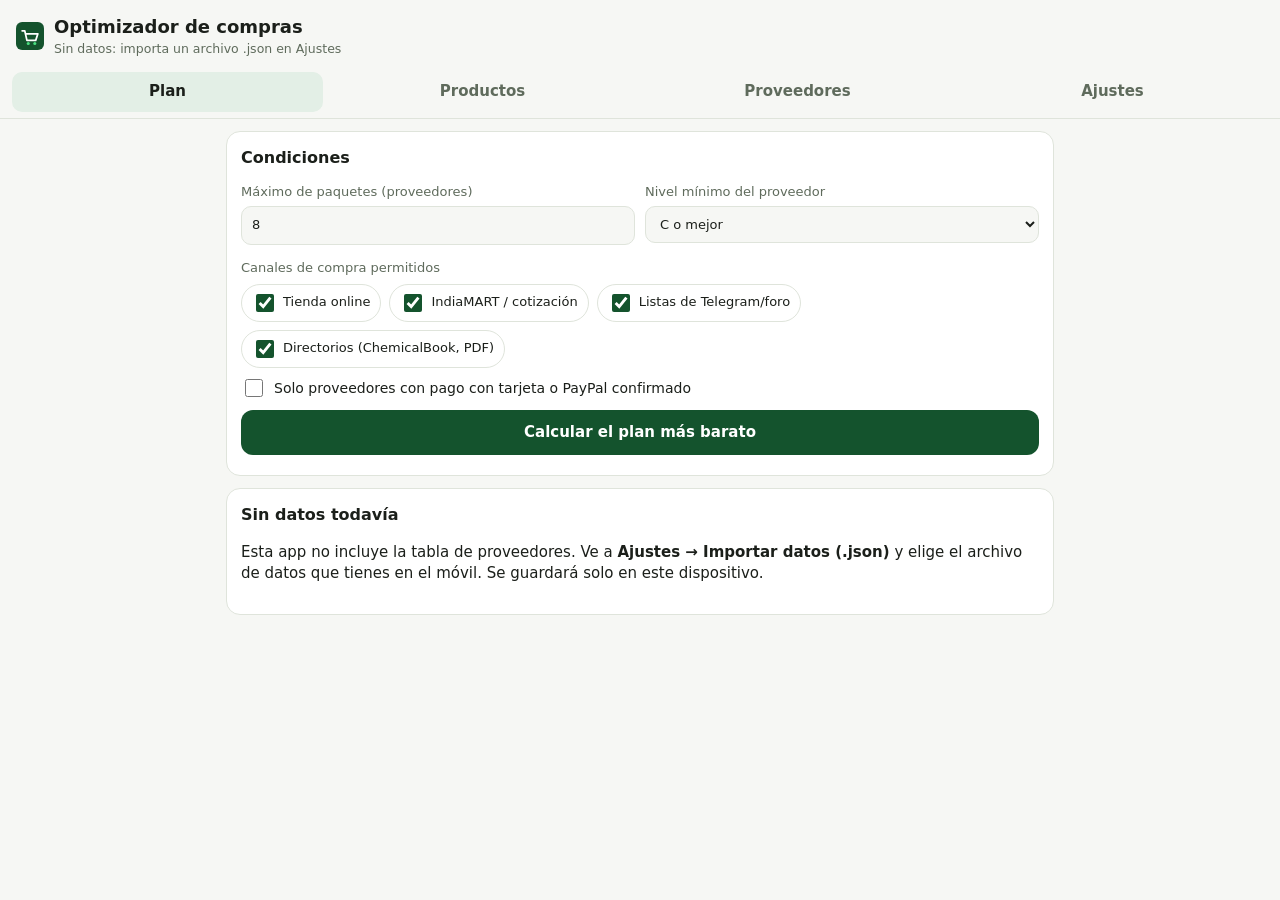
==== ffanomevxi/index.html @ 189455de "Mover la app a una ruta no predecible Co-Authored-By: Claude Opus 5.5 <noreply@anthropic.com> Claude" ====
<!doctype html>
<html lang="es">
<head>
<meta charset="utf-8">
<meta name="viewport" content="width=device-width, initial-scale=1, viewport-fit=cover">
<meta name="robots" content="noindex, nofollow">
<meta name="theme-color" content="#14532d">
<title>Optimizador de compras</title>
<link rel="manifest" href="manifest.webmanifest">
<link rel="icon" href="icon.svg" type="image/svg+xml">
<link rel="apple-touch-icon" href="icon-192.png">
<link rel="stylesheet" href="styles.css">
</head>
<body>
<header class="top">
  <div class="brand">
    <img src="icon.svg" alt="" width="28" height="28">
    <div>
      <h1>Optimizador de compras</h1>
      <p class="sub" id="dataInfo">Cargando datos…</p>
    </div>
  </div>
</header>

<nav class="tabs" role="tablist">
  <button role="tab" data-tab="plan" aria-selected="true">Plan</button>
  <button role="tab" data-tab="productos">Productos</button>
  <button role="tab" data-tab="proveedores">Proveedores</button>
  <button role="tab" data-tab="ajustes">Ajustes</button>
</nav>

<main>
  <!-- PLAN -->
  <section id="tab-plan" class="tab active">
    <div class="card">
      <h2>Condiciones</h2>
      <div class="grid2">
        <label>Máximo de paquetes (proveedores)
          <input type="number" id="maxPkg" min="1" max="10" value="8">
        </label>
        <label>Nivel mínimo del proveedor
          <select id="minLevel">
            <option value="D">Cualquiera (incluye D)</option>
            <option value="C" selected>C o mejor</option>
            <option value="B">B o mejor</option>
            <option value="A">Solo A</option>
          </select>
        </label>
      </div>
      <fieldset class="chips">
        <legend>Canales de compra permitidos</legend>
        <label><input type="checkbox" class="chan" value="online" checked> Tienda online</label>
        <label><input type="checkbox" class="chan" value="b2b" checked> IndiaMART / cotización</label>
        <label><input type="checkbox" class="chan" value="telegram" checked> Listas de Telegram/foro</label>
        <label><input type="checkbox" class="chan" value="directorio" checked> Directorios (ChemicalBook, PDF)</label>
      </fieldset>
      <label class="inline"><input type="checkbox" id="onlyCard"> Solo proveedores con pago con tarjeta o PayPal confirmado</label>
      <button class="primary" id="btnCalc">Calcular el plan más barato</button>
      <p class="hint" id="calcInfo"></p>
    </div>
    <div id="results"></div>
  </section>

  <!-- PRODUCTOS -->
  <section id="tab-productos" class="tab">
    <div class="card">
      <h2>Productos</h2>
      <p class="hint">Activa los productos que quieres comprar, ajusta la cantidad (en lotes del objetivo) y elige qué ofertas se tienen en cuenta. Puedes editar precios y añadir ofertas nuevas.</p>
      <div class="row">
        <button id="allOn" class="ghost">Activar todos</button>
        <button id="allOff" class="ghost">Desactivar todos</button>
      </div>
    </div>
    <div id="productList"></div>
  </section>

  <!-- PROVEEDORES -->
  <section id="tab-proveedores" class="tab">
    <div class="card">
      <h2>Proveedores</h2>
      <p class="hint">El envío vacío significa «desconocido»: se usa la estimación y el plan lo marca. Envío gratis y pedido mínimo se comparan con el subtotal tras el cupón.</p>
      <button id="addVendor" class="ghost">+ Añadir proveedor</button>
    </div>
    <div id="vendorList"></div>
  </section>

  <!-- AJUSTES -->
  <section id="tab-ajustes" class="tab">
    <div class="card">
      <h2>Tipos de cambio</h2>
      <p class="hint">Unidades de cada divisa por 1 € (BCE). Se aplican a todas las ofertas.</p>
      <div class="grid2">
        <label>USD por € <input type="number" step="0.0001" id="fxUSD"></label>
        <label>INR por € <input type="number" step="0.0001" id="fxINR"></label>
      </div>
    </div>
    <div class="card">
      <h2>Datos</h2>
      <p class="hint">Los cambios se guardan en este dispositivo. Exporta una copia para pasarla a otro dispositivo o guardarla.</p>
      <div class="row wrap">
        <button id="btnExport" class="ghost">Exportar datos (.json)</button>
        <label class="ghost filebtn">Importar datos (.json)<input type="file" id="fileImport" accept="application/json,.json" hidden></label>
        <button id="btnReset" class="danger">Restaurar datos de la tabla</button>
      </div>
      <p class="hint" id="excludedInfo"></p>
    </div>
    <div class="card warn">
      <h2>Avisos</h2>
      <ul>
        <li>Ningún proveedor está verificado (nivel C). Los precios de IndiaMART son domésticos y orientativos: hay que pedir cotización con envío.</li>
        <li>Los envíos «estimados» son supuestos editables, no datos del vendedor.</li>
        <li>Las tabletas son medicamentos con receta en la UE; un envío a un particular puede ser retenido en aduana. Los péptidos y SARM son productos de investigación, no medicamentos autorizados.</li>
      </ul>
    </div>
  </section>
</main>

<div id="toast" role="status" aria-live="polite"></div>
<script src="app.js"></script>
</body>
</html>
---- ffanomevxi/styles.css ----
:root{
  --bg:#f6f7f4; --card:#ffffff; --ink:#1b1f1a; --muted:#5f6b5c; --line:#dfe4db;
  --accent:#14532d; --accent-ink:#ffffff; --accent-soft:#e3efe6;
  --warn:#8a5a00; --warn-bg:#fff6e0; --danger:#a1271b; --danger-bg:#fdecea;
  --good:#1d6b39; --radius:14px;
}
@media (prefers-color-scheme: dark){
  :root{
    --bg:#121512; --card:#1b201b; --ink:#e8ede6; --muted:#a3ae9f; --line:#2e362d;
    --accent:#4ade80; --accent-ink:#0b1a10; --accent-soft:#1f3326;
    --warn:#f5c26b; --warn-bg:#2d2412; --danger:#ff8a7a; --danger-bg:#3a1c18; --good:#6ee7a0;
  }
}
*{box-sizing:border-box}
html,body{margin:0;background:var(--bg);color:var(--ink);font:15px/1.45 system-ui,-apple-system,"Segoe UI",Roboto,sans-serif}
body{padding-bottom:env(safe-area-inset-bottom)}
.top{padding:14px 16px 8px;padding-top:max(14px,env(safe-area-inset-top))}
.brand{display:flex;gap:10px;align-items:center}
h1{font-size:18px;margin:0}
h2{font-size:16px;margin:0 0 8px}
h3{font-size:15px;margin:0}
.sub{margin:0;color:var(--muted);font-size:12.5px}
.tabs{position:sticky;top:0;z-index:5;display:flex;gap:4px;padding:6px 12px;background:var(--bg);border-bottom:1px solid var(--line);overflow-x:auto}
.tabs button{flex:1;min-width:max-content;border:0;background:transparent;color:var(--muted);padding:9px 10px;border-radius:10px;font:inherit;font-weight:600;cursor:pointer}
.tabs button[aria-selected="true"]{background:var(--accent-soft);color:var(--ink)}
main{max-width:860px;margin:0 auto;padding:12px 16px 40px}
.tab{display:none}.tab.active{display:block}
.card{background:var(--card);border:1px solid var(--line);border-radius:var(--radius);padding:14px;margin:0 0 12px}
.card.warn{background:var(--warn-bg);border-color:transparent}
.card.warn ul{margin:0;padding-left:18px}
.hint{color:var(--muted);font-size:13px;margin:6px 0}
label{display:block;font-size:13px;color:var(--muted);margin:6px 0}
label.inline{display:flex;gap:8px;align-items:center;color:var(--ink);font-size:14px}
input[type=number],input[type=text],input[type=url],select,textarea{width:100%;margin-top:4px;padding:9px 10px;border:1px solid var(--line);border-radius:10px;background:var(--bg);color:var(--ink);font:inherit}
input[type=checkbox]{width:18px;height:18px;accent-color:var(--accent)}
.grid2{display:grid;grid-template-columns:1fr 1fr;gap:10px}
.grid3{display:grid;grid-template-columns:repeat(3,1fr);gap:10px}
@media (max-width:560px){.grid3{grid-template-columns:1fr 1fr}}
@media (max-width:380px){.grid2,.grid3{grid-template-columns:1fr}}
fieldset.chips{border:0;padding:0;margin:8px 0;display:flex;flex-wrap:wrap;gap:8px}
fieldset.chips legend{font-size:13px;color:var(--muted);margin-bottom:6px;padding:0}
fieldset.chips label{display:flex;gap:6px;align-items:center;margin:0;padding:6px 10px;border:1px solid var(--line);border-radius:999px;color:var(--ink);font-size:13px}
button{font:inherit;cursor:pointer}
.primary{display:block;width:100%;margin-top:10px;padding:12px;border:0;border-radius:12px;background:var(--accent);color:var(--accent-ink);font-weight:700}
.ghost,.filebtn{padding:8px 12px;border:1px solid var(--line);border-radius:10px;background:transparent;color:var(--ink);font-size:14px;display:inline-block;margin:0}
.danger{padding:8px 12px;border:1px solid transparent;border-radius:10px;background:var(--danger-bg);color:var(--danger);font-size:14px}
.row{display:flex;gap:8px;align-items:center}.row.wrap{flex-wrap:wrap}
.total{font-size:26px;font-weight:800;margin:2px 0}
.kpis{display:grid;grid-template-columns:repeat(4,1fr);gap:8px;margin:10px 0}
@media (max-width:560px){.kpis{grid-template-columns:1fr 1fr}}
.kpi{background:var(--bg);border-radius:10px;padding:8px 10px}
.kpi b{display:block;font-size:16px}.kpi span{font-size:12px;color:var(--muted)}
.vendor-order{border-top:1px solid var(--line);padding-top:10px;margin-top:10px}
.vendor-order header{display:flex;justify-content:space-between;gap:8px;align-items:baseline}
.lines{width:100%;border-collapse:collapse;margin-top:6px;font-size:13.5px}
.lines td{padding:5px 0;border-bottom:1px dashed var(--line);vertical-align:top}
.lines td.num{text-align:right;white-space:nowrap;padding-left:8px}
.tag{display:inline-block;font-size:11.5px;padding:2px 7px;border-radius:999px;background:var(--accent-soft);color:var(--ink);margin:2px 4px 2px 0}
.tag.warn{background:var(--warn-bg);color:var(--warn)}
.tag.bad{background:var(--danger-bg);color:var(--danger)}
.alt{display:flex;justify-content:space-between;gap:10px;padding:8px 0;border-bottom:1px solid var(--line);font-size:14px}
.alt:last-child{border-bottom:0}
details.prod,details.vend{background:var(--card);border:1px solid var(--line);border-radius:var(--radius);margin:0 0 10px;padding:0}
details>summary{list-style:none;cursor:pointer;padding:12px 14px;display:flex;gap:10px;align-items:center}
details>summary::-webkit-details-marker{display:none}
details>summary .name{flex:1;min-width:0}
details>summary .name small{display:block;color:var(--muted);font-size:12.5px}
details>summary .best{font-weight:700;white-space:nowrap}
details .body{padding:0 14px 14px}
.offer{display:grid;grid-template-columns:auto 1fr auto;gap:8px;align-items:start;padding:8px 0;border-top:1px dashed var(--line)}
.offer .meta{font-size:12.5px;color:var(--muted)}
.offer .eur{font-weight:700;white-space:nowrap}
.offer .edit{grid-column:2/4;display:none}
.offer.editing .edit{display:block}
.mini{font-size:12.5px;padding:4px 8px;border-radius:8px;border:1px solid var(--line);background:transparent;color:var(--ink)}
.qty{width:70px!important;margin:0!important;padding:6px!important}
a{color:var(--accent)}
#toast{position:fixed;left:50%;bottom:20px;transform:translateX(-50%);background:var(--ink);color:var(--bg);padding:10px 14px;border-radius:10px;font-size:14px;opacity:0;pointer-events:none;transition:opacity .2s;max-width:90vw}
#toast.show{opacity:1}
.empty{color:var(--muted);text-align:center;padding:20px}
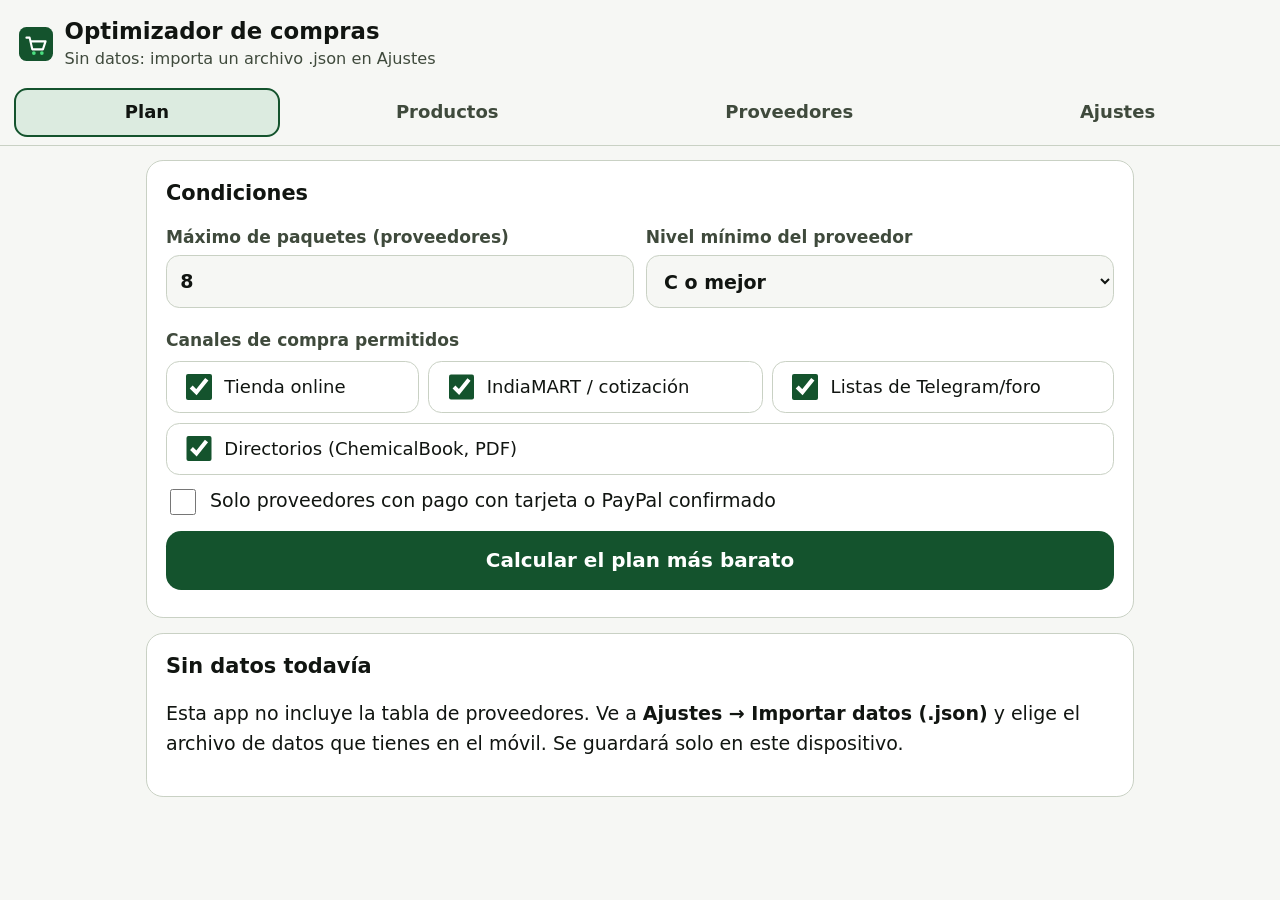
==== commit 129ad639: "Optimizador: letra grande ajustable, alto contraste y diseño adaptable para Android Co-Authored-By: " ====
--- a/ffanomevxi/index.html
+++ b/ffanomevxi/index.html
@@ -9,6 +9,7 @@
 <link rel="manifest" href="manifest.webmanifest">
 <link rel="icon" href="icon.svg" type="image/svg+xml">
 <link rel="apple-touch-icon" href="icon-192.png">
+<script>try{var u=JSON.parse(localStorage.getItem('optcompras-ui')||'{}');document.documentElement.dataset.size=u.size||'grande';document.documentElement.dataset.contrast=u.contrast||'normal';}catch(e){document.documentElement.dataset.size='grande';}</script>
 <link rel="stylesheet" href="styles.css">
 </head>
 <body>
@@ -87,6 +88,17 @@
   <!-- AJUSTES -->
   <section id="tab-ajustes" class="tab">
     <div class="card">
+      <h2>Lectura</h2>
+      <p class="hint">Tamaño de letra de toda la app. El diseño se reorganiza para que nada se corte.</p>
+      <div class="seg" id="sizeSeg" role="group" aria-label="Tamaño de letra">
+        <button data-size="normal" aria-pressed="false">A</button>
+        <button data-size="grande" aria-pressed="false" style="font-size:1.1em">A</button>
+        <button data-size="muy-grande" aria-pressed="false" style="font-size:1.25em">A</button>
+        <button data-size="enorme" aria-pressed="false" style="font-size:1.4em">A</button>
+      </div>
+      <label class="inline"><input type="checkbox" id="contrastHigh"> Alto contraste (textos secundarios en negro)</label>
+    </div>
+    <div class="card">
       <h2>Tipos de cambio</h2>
       <p class="hint">Unidades de cada divisa por 1 € (BCE). Se aplican a todas las ofertas.</p>
       <div class="grid2">
--- a/ffanomevxi/styles.css
+++ b/ffanomevxi/styles.css
@@ -1,80 +1,123 @@
+/* Tamaños en rem: todo escala con el tamaño de letra elegido (Ajustes → Tamaño de letra) */
 :root{
-  --bg:#f6f7f4; --card:#ffffff; --ink:#1b1f1a; --muted:#5f6b5c; --line:#dfe4db;
-  --accent:#14532d; --accent-ink:#ffffff; --accent-soft:#e3efe6;
-  --warn:#8a5a00; --warn-bg:#fff6e0; --danger:#a1271b; --danger-bg:#fdecea;
-  --good:#1d6b39; --radius:14px;
+  --bg:#f6f7f4; --card:#ffffff; --ink:#111511; --muted:#3f4a3c; --line:#c9d1c4;
+  --accent:#14532d; --accent-ink:#ffffff; --accent-soft:#dcebe0;
+  --warn:#6b4400; --warn-bg:#fff1cc; --danger:#8f1d12; --danger-bg:#fde3df;
+  --radius:.9rem;
 }
 @media (prefers-color-scheme: dark){
   :root{
-    --bg:#121512; --card:#1b201b; --ink:#e8ede6; --muted:#a3ae9f; --line:#2e362d;
-    --accent:#4ade80; --accent-ink:#0b1a10; --accent-soft:#1f3326;
-    --warn:#f5c26b; --warn-bg:#2d2412; --danger:#ff8a7a; --danger-bg:#3a1c18; --good:#6ee7a0;
+    --bg:#0f120f; --card:#181d18; --ink:#f2f6f0; --muted:#c3cdbf; --line:#3a4438;
+    --accent:#5ee88f; --accent-ink:#06140b; --accent-soft:#1f3a29;
+    --warn:#ffd27a; --warn-bg:#33280f; --danger:#ff9d90; --danger-bg:#3d1c18;
   }
 }
+/* Alto contraste opcional */
+html[data-contrast="alto"]{ --muted:var(--ink); --line:#6b7568; }
+@media (prefers-color-scheme: dark){ html[data-contrast="alto"]{ --line:#8a9586; } }
+
+/* Tamaño base de letra (presbicia: por defecto «grande») */
+html{font-size:19px; -webkit-text-size-adjust:100%; text-size-adjust:100%}
+html[data-size="normal"]{font-size:16px}
+html[data-size="grande"]{font-size:19px}
+html[data-size="muy-grande"]{font-size:22px}
+html[data-size="enorme"]{font-size:25px}
+
 *{box-sizing:border-box}
-html,body{margin:0;background:var(--bg);color:var(--ink);font:15px/1.45 system-ui,-apple-system,"Segoe UI",Roboto,sans-serif}
-body{padding-bottom:env(safe-area-inset-bottom)}
-.top{padding:14px 16px 8px;padding-top:max(14px,env(safe-area-inset-top))}
-.brand{display:flex;gap:10px;align-items:center}
-h1{font-size:18px;margin:0}
-h2{font-size:16px;margin:0 0 8px}
-h3{font-size:15px;margin:0}
-.sub{margin:0;color:var(--muted);font-size:12.5px}
-.tabs{position:sticky;top:0;z-index:5;display:flex;gap:4px;padding:6px 12px;background:var(--bg);border-bottom:1px solid var(--line);overflow-x:auto}
-.tabs button{flex:1;min-width:max-content;border:0;background:transparent;color:var(--muted);padding:9px 10px;border-radius:10px;font:inherit;font-weight:600;cursor:pointer}
-.tabs button[aria-selected="true"]{background:var(--accent-soft);color:var(--ink)}
-main{max-width:860px;margin:0 auto;padding:12px 16px 40px}
+html,body{margin:0;background:var(--bg);color:var(--ink)}
+body{font-family:system-ui,-apple-system,"Segoe UI",Roboto,"Noto Sans",sans-serif;font-size:1rem;line-height:1.55;padding-bottom:env(safe-area-inset-bottom);overflow-wrap:break-word;word-break:normal;hyphens:auto}
+img{max-width:100%}
+.top{padding:.9rem 1rem .5rem;padding-top:max(.9rem,env(safe-area-inset-top))}
+.brand{display:flex;gap:.6rem;align-items:center}
+.brand img{width:1.8rem;height:1.8rem;flex:none}
+h1{font-size:1.2rem;line-height:1.25;margin:0}
+h2{font-size:1.1rem;line-height:1.3;margin:0 0 .5rem}
+h3{font-size:1.02rem;line-height:1.3;margin:0}
+.sub{margin:0;color:var(--muted);font-size:.85rem}
+small{font-size:.88em}
+
+/* Pestañas: se reparten en 2 filas si no caben, sin desplazamiento lateral */
+.tabs{position:sticky;top:0;z-index:5;display:flex;flex-wrap:wrap;gap:.3rem;padding:.4rem .75rem;background:var(--bg);border-bottom:1px solid var(--line)}
+.tabs button{flex:1 1 auto;min-height:2.6rem;border:0;background:transparent;color:var(--muted);padding:.35rem .6rem;border-radius:.7rem;font:inherit;font-size:.95rem;font-weight:700;cursor:pointer}
+.tabs button[aria-selected="true"]{background:var(--accent-soft);color:var(--ink);outline:2px solid var(--accent);outline-offset:-2px}
+
+main{max-width:54rem;margin:0 auto;padding:.75rem 1rem 2.5rem}
 .tab{display:none}.tab.active{display:block}
-.card{background:var(--card);border:1px solid var(--line);border-radius:var(--radius);padding:14px;margin:0 0 12px}
+.card{background:var(--card);border:1px solid var(--line);border-radius:var(--radius);padding:1rem;margin:0 0 .8rem}
 .card.warn{background:var(--warn-bg);border-color:transparent}
-.card.warn ul{margin:0;padding-left:18px}
-.hint{color:var(--muted);font-size:13px;margin:6px 0}
-label{display:block;font-size:13px;color:var(--muted);margin:6px 0}
-label.inline{display:flex;gap:8px;align-items:center;color:var(--ink);font-size:14px}
-input[type=number],input[type=text],input[type=url],select,textarea{width:100%;margin-top:4px;padding:9px 10px;border:1px solid var(--line);border-radius:10px;background:var(--bg);color:var(--ink);font:inherit}
-input[type=checkbox]{width:18px;height:18px;accent-color:var(--accent)}
-.grid2{display:grid;grid-template-columns:1fr 1fr;gap:10px}
-.grid3{display:grid;grid-template-columns:repeat(3,1fr);gap:10px}
-@media (max-width:560px){.grid3{grid-template-columns:1fr 1fr}}
-@media (max-width:380px){.grid2,.grid3{grid-template-columns:1fr}}
-fieldset.chips{border:0;padding:0;margin:8px 0;display:flex;flex-wrap:wrap;gap:8px}
-fieldset.chips legend{font-size:13px;color:var(--muted);margin-bottom:6px;padding:0}
-fieldset.chips label{display:flex;gap:6px;align-items:center;margin:0;padding:6px 10px;border:1px solid var(--line);border-radius:999px;color:var(--ink);font-size:13px}
+.card.warn ul{margin:0;padding-left:1.2rem}
+.card.warn li{margin:.3rem 0}
+.hint{color:var(--muted);font-size:.9rem;margin:.4rem 0}
+label{display:block;font-size:.9rem;color:var(--muted);margin:.4rem 0;font-weight:600}
+label.inline{display:flex;gap:.6rem;align-items:flex-start;color:var(--ink);font-size:1rem;font-weight:400}
+input[type=number],input[type=text],input[type=url],select,textarea{width:100%;min-height:2.75rem;margin-top:.25rem;padding:.55rem .7rem;border:1.5px solid var(--line);border-radius:.7rem;background:var(--bg);color:var(--ink);font:inherit;font-size:1rem}
+input[type=checkbox]{width:1.35rem;height:1.35rem;flex:none;margin-top:.15rem;accent-color:var(--accent)}
+:focus-visible{outline:3px solid var(--accent);outline-offset:2px}
+
+/* Rejillas que pasan a una columna cuando el texto es grande o la pantalla estrecha */
+.grid2,.grid3{display:grid;gap:.6rem;grid-template-columns:repeat(auto-fit,minmax(min(100%,11rem),1fr))}
+
+fieldset.chips{border:0;padding:0;margin:.6rem 0;display:flex;flex-wrap:wrap;gap:.5rem}
+fieldset.chips legend{font-size:.9rem;color:var(--muted);font-weight:600;margin-bottom:.4rem;padding:0}
+fieldset.chips label{display:flex;gap:.5rem;align-items:center;margin:0;min-height:2.75rem;padding:.4rem .8rem;border:1.5px solid var(--line);border-radius:.7rem;flex:1 1 auto;color:var(--ink);font-size:.95rem;font-weight:400}
+
 button{font:inherit;cursor:pointer}
-.primary{display:block;width:100%;margin-top:10px;padding:12px;border:0;border-radius:12px;background:var(--accent);color:var(--accent-ink);font-weight:700}
-.ghost,.filebtn{padding:8px 12px;border:1px solid var(--line);border-radius:10px;background:transparent;color:var(--ink);font-size:14px;display:inline-block;margin:0}
-.danger{padding:8px 12px;border:1px solid transparent;border-radius:10px;background:var(--danger-bg);color:var(--danger);font-size:14px}
-.row{display:flex;gap:8px;align-items:center}.row.wrap{flex-wrap:wrap}
-.total{font-size:26px;font-weight:800;margin:2px 0}
-.kpis{display:grid;grid-template-columns:repeat(4,1fr);gap:8px;margin:10px 0}
-@media (max-width:560px){.kpis{grid-template-columns:1fr 1fr}}
-.kpi{background:var(--bg);border-radius:10px;padding:8px 10px}
-.kpi b{display:block;font-size:16px}.kpi span{font-size:12px;color:var(--muted)}
-.vendor-order{border-top:1px solid var(--line);padding-top:10px;margin-top:10px}
-.vendor-order header{display:flex;justify-content:space-between;gap:8px;align-items:baseline}
-.lines{width:100%;border-collapse:collapse;margin-top:6px;font-size:13.5px}
-.lines td{padding:5px 0;border-bottom:1px dashed var(--line);vertical-align:top}
-.lines td.num{text-align:right;white-space:nowrap;padding-left:8px}
-.tag{display:inline-block;font-size:11.5px;padding:2px 7px;border-radius:999px;background:var(--accent-soft);color:var(--ink);margin:2px 4px 2px 0}
+.primary{display:block;width:100%;min-height:3rem;margin-top:.7rem;padding:.75rem;border:0;border-radius:.8rem;background:var(--accent);color:var(--accent-ink);font-weight:800;font-size:1.05rem}
+.ghost,.filebtn{min-height:2.75rem;padding:.5rem .8rem;border:1.5px solid var(--line);border-radius:.7rem;background:transparent;color:var(--ink);font-size:.95rem;display:inline-flex;align-items:center;margin:0}
+.danger{min-height:2.75rem;padding:.5rem .8rem;border:1px solid transparent;border-radius:.7rem;background:var(--danger-bg);color:var(--danger);font-size:.95rem;font-weight:600}
+.row{display:flex;gap:.5rem;align-items:center;flex-wrap:wrap}
+
+/* Selector de tamaño de letra */
+.seg{display:flex;flex-wrap:wrap;gap:.4rem;margin:.4rem 0}
+.seg button{flex:1 1 5rem;min-height:2.75rem;border:1.5px solid var(--line);border-radius:.7rem;background:transparent;color:var(--ink);font-weight:700}
+.seg button[aria-pressed="true"]{background:var(--accent);color:var(--accent-ink);border-color:var(--accent)}
+
+/* Resultados */
+.total{font-size:1.8rem;font-weight:800;margin:.1rem 0;line-height:1.2}
+.kpis{display:grid;gap:.5rem;margin:.6rem 0;grid-template-columns:repeat(auto-fit,minmax(min(100%,8rem),1fr))}
+.kpi{background:var(--bg);border-radius:.7rem;padding:.5rem .7rem}
+.kpi b{display:block;font-size:1.05rem}.kpi span{font-size:.85rem;color:var(--muted)}
+.vendor-order{border-top:1.5px solid var(--line);padding-top:.7rem;margin-top:.7rem}
+.vendor-order header{display:flex;flex-wrap:wrap;justify-content:space-between;gap:.2rem .6rem;align-items:baseline}
+.lines{width:100%;border-collapse:collapse;margin-top:.4rem;font-size:.95rem;table-layout:auto}
+.lines td{padding:.35rem 0;border-bottom:1px dashed var(--line);vertical-align:top}
+.lines td.num{text-align:right;white-space:nowrap;padding-left:.6rem}
+.tag{display:inline-block;font-size:.8rem;line-height:1.35;padding:.15rem .5rem;border-radius:999px;background:var(--accent-soft);color:var(--ink);margin:.15rem .3rem .15rem 0}
 .tag.warn{background:var(--warn-bg);color:var(--warn)}
 .tag.bad{background:var(--danger-bg);color:var(--danger)}
-.alt{display:flex;justify-content:space-between;gap:10px;padding:8px 0;border-bottom:1px solid var(--line);font-size:14px}
+.alt{display:flex;flex-wrap:wrap;justify-content:space-between;gap:.3rem .8rem;padding:.6rem 0;border-bottom:1px solid var(--line);font-size:.95rem}
 .alt:last-child{border-bottom:0}
-details.prod,details.vend{background:var(--card);border:1px solid var(--line);border-radius:var(--radius);margin:0 0 10px;padding:0}
-details>summary{list-style:none;cursor:pointer;padding:12px 14px;display:flex;gap:10px;align-items:center}
+
+/* Listas desplegables de productos y proveedores */
+details.prod,details.vend{background:var(--card);border:1px solid var(--line);border-radius:var(--radius);margin:0 0 .7rem;padding:0}
+details>summary{list-style:none;cursor:pointer;padding:.75rem .9rem;display:flex;flex-wrap:wrap;gap:.3rem .6rem;align-items:flex-start;min-height:3rem}
 details>summary::-webkit-details-marker{display:none}
-details>summary .name{flex:1;min-width:0}
-details>summary .name small{display:block;color:var(--muted);font-size:12.5px}
-details>summary .best{font-weight:700;white-space:nowrap}
-details .body{padding:0 14px 14px}
-.offer{display:grid;grid-template-columns:auto 1fr auto;gap:8px;align-items:start;padding:8px 0;border-top:1px dashed var(--line)}
-.offer .meta{font-size:12.5px;color:var(--muted)}
-.offer .eur{font-weight:700;white-space:nowrap}
-.offer .edit{grid-column:2/4;display:none}
+details>summary .name{flex:1 1 10rem;min-width:0}
+details>summary .name small{display:block;color:var(--muted);font-size:.85rem}
+details>summary .best{font-weight:800;margin-left:auto}
+details .body{padding:0 .9rem .9rem}
+.offer{display:grid;grid-template-columns:auto 1fr;gap:.4rem .6rem;align-items:start;padding:.6rem 0;border-top:1px dashed var(--line)}
+.offer .side{grid-column:2;display:flex;flex-wrap:wrap;gap:.5rem;align-items:center;justify-content:space-between}
+.offer .meta{font-size:.88rem;color:var(--muted);overflow-wrap:anywhere}
+.offer .eur{font-weight:800;font-size:1.05rem}
+.offer .edit{grid-column:1/-1;display:none}
 .offer.editing .edit{display:block}
-.mini{font-size:12.5px;padding:4px 8px;border-radius:8px;border:1px solid var(--line);background:transparent;color:var(--ink)}
-.qty{width:70px!important;margin:0!important;padding:6px!important}
-a{color:var(--accent)}
-#toast{position:fixed;left:50%;bottom:20px;transform:translateX(-50%);background:var(--ink);color:var(--bg);padding:10px 14px;border-radius:10px;font-size:14px;opacity:0;pointer-events:none;transition:opacity .2s;max-width:90vw}
+.mini{min-height:2.5rem;font-size:.9rem;padding:.3rem .7rem;border-radius:.6rem;border:1.5px solid var(--line);background:transparent;color:var(--ink)}
+a{color:var(--accent);text-underline-offset:.15em}
+
+#toast{position:fixed;left:50%;bottom:1.2rem;transform:translateX(-50%);background:var(--ink);color:var(--bg);padding:.7rem 1rem;border-radius:.7rem;font-size:1rem;opacity:0;pointer-events:none;transition:opacity .2s;max-width:90vw}
 #toast.show{opacity:1}
-.empty{color:var(--muted);text-align:center;padding:20px}
+.empty{color:var(--muted);text-align:center;padding:1.2rem}
+@media (prefers-reduced-motion: reduce){*{transition:none!important}}
+
+/* Ajustes para letra muy grande: filas que se reorganizan en vez de desbordar */
+.lines,.lines tbody{display:block;width:100%}
+.lines tr{display:flex;flex-wrap:wrap;justify-content:space-between;gap:0 .6rem;border-bottom:1px dashed var(--line);padding:.35rem 0}
+.lines td{display:block;border-bottom:0;padding:0;min-width:0}
+.lines td:first-child{flex:1 1 9rem;overflow-wrap:anywhere}
+.lines td.num{margin-left:auto;padding-left:0}
+.offer{grid-template-columns:auto minmax(0,1fr)}
+.offer>div{min-width:0}
+.offer b,.vendor-order h3,details>summary .name{overflow-wrap:anywhere}
+fieldset{min-width:0}fieldset.chips label{min-width:0;overflow-wrap:anywhere}
+html[data-size="muy-grande"] .tabs,html[data-size="enorme"] .tabs{position:static}.tag{border-radius:.6rem}
